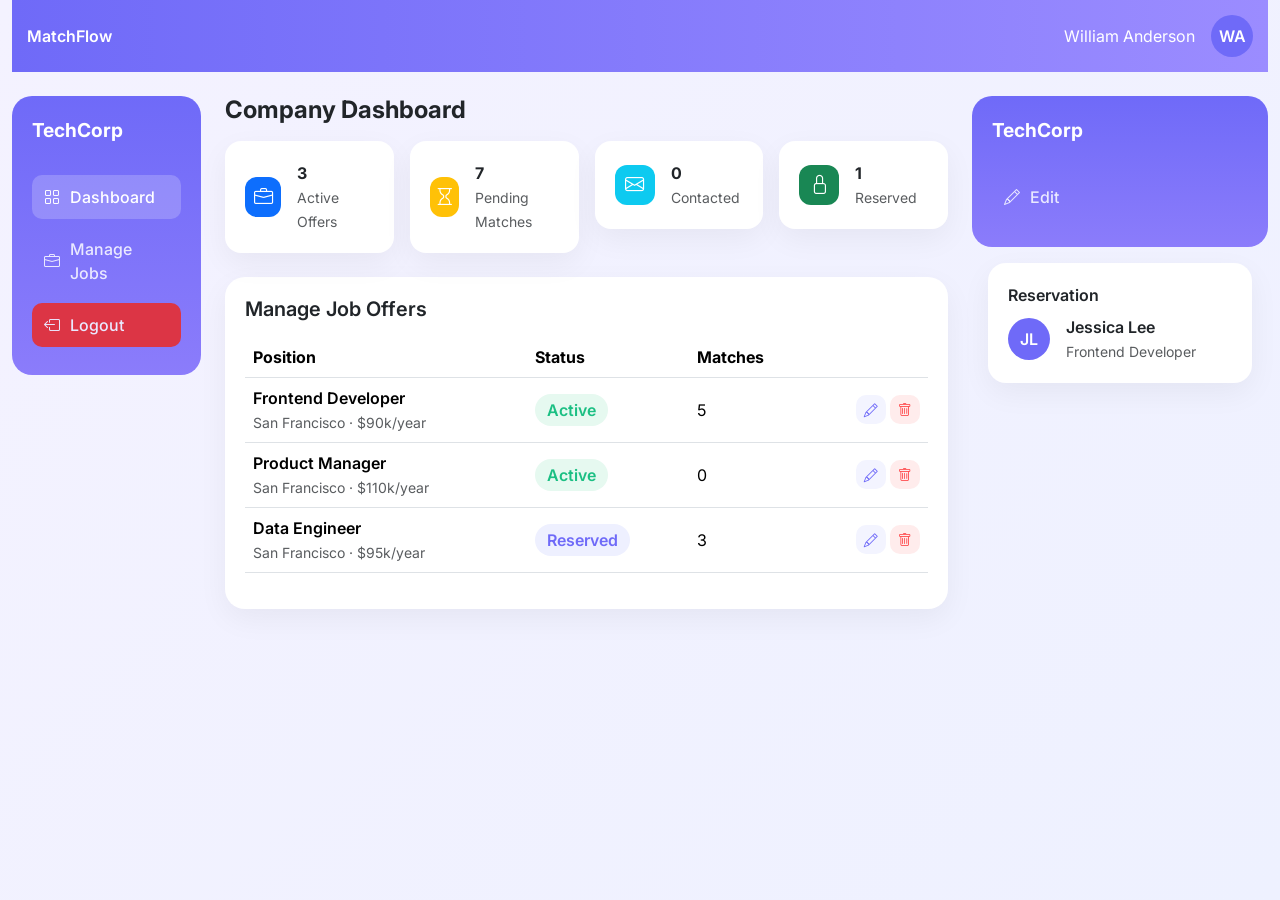
==== index.html @ d648cc62 "feat front-end" ====
<!DOCTYPE html>
<html lang="en">

<head>
    <meta charset="UTF-8" />
    <meta name="viewport" content="width=device-width, initial-scale=1.0" />
    <title>MatchFlow Dashboard</title>

    <!-- Bootstrap 5 -->
    <link rel="stylesheet" href="https://cdn.jsdelivr.net/npm/bootstrap-icons@1.13.1/font/bootstrap-icons.min.css">
    <link href="https://cdn.jsdelivr.net/npm/bootstrap@5.3.3/dist/css/bootstrap.min.css" rel="stylesheet">
    <link href="https://cdn.jsdelivr.net/npm/bootstrap-icons@1.11.3/font/bootstrap-icons.css" rel="stylesheet">
    <link rel="stylesheet" href="styles.css">
    <!-- Google Font -->
    <link href="https://fonts.googleapis.com/css2?family=Inter:wght@300;400;500;600;700&display=swap" rel="stylesheet">
</head>

<body>

    <div class="container-fluid">
        <!-- Top bar -->
        <div class="topbar d-flex justify-content-between align-items-center mb-4">
            <div class="fw-semibold">MatchFlow</div>
            <div class="d-flex align-items-center gap-3">
                <span>William Anderson</span>
                <div class="avatar">WA</div>
            </div>
        </div>

        <div class="row g-4">
            <!-- Sidebar -->
            <div class="col-lg-2">
                <div class="sidebar">
                    <div class="logo">TechCorp</div>
                    <a class="active" href="#"><i class="bi bi-grid"></i> Dashboard</a>
                    <a href="#"><i class="bi bi-briefcase"></i> Manage Jobs</a>
                    <a href="#" class="bg-danger" ><i class="bi bi-box-arrow-left"></i> Logout</a>
                </div>
            </div>

            <!-- Main content -->
            <div class="col-lg-7">
                <h4 class="fw-bold mb-3">Company Dashboard</h4>

                <!-- Stats -->
                <div class="row g-3 mb-4">
                    <div class="col-md-3">
                        <div class="stat-card d-flex align-items-center gap-3">
                            <div class="stat-icon bg-primary"><i class="bi bi-briefcase"></i></div>
                            <div>
                                <div class="fw-bold">3</div>
                                <small class="text-muted">Active Offers</small>
                            </div>
                        </div>
                    </div>
                    <div class="col-md-3">
                        <div class="stat-card d-flex align-items-center gap-3">
                            <div class="stat-icon bg-warning"><i class="bi bi-hourglass"></i></div>
                            <div>
                                <div class="fw-bold">7</div>
                                <small class="text-muted">Pending Matches</small>
                            </div>
                        </div>
                    </div>
                    <div class="col-md-3">
                        <div class="stat-card d-flex align-items-center gap-3">
                            <div class="stat-icon bg-info"><i class="bi bi-envelope"></i></div>
                            <div>
                                <div class="fw-bold">0</div>
                                <small class="text-muted">Contacted</small>
                            </div>
                        </div>
                    </div>
                    <div class="col-md-3">
                        <div class="stat-card d-flex align-items-center gap-3">
                            <div class="stat-icon bg-success"><i class="bi bi-lock"></i></div>
                            <div>
                                <div class="fw-bold">1</div>
                                <small class="text-muted">Reserved</small>
                            </div>
                        </div>
                    </div>
                </div>

                <!-- Table -->
                <div class="card-soft">
                    <h5 class="fw-semibold mb-3">Manage Job Offers</h5>
                    <table class="table align-middle">
                        <thead class="text-muted">
                            <tr>
                                <th>Position</th>
                                <th>Status</th>
                                <th>Matches</th>
                                <th></th>
                            </tr>
                        </thead>
                        <tbody>
                            <tr>
                                <td>
                                    <div class="fw-semibold">Frontend Developer</div>
                                    <small class="text-muted">San Francisco · $90k/year</small>
                                </td>
                                <td><span class="badge-active">Active</span></td>
                                <td>5</td>
                                <td class="text-end">
                                    <button class="btn btn-sm btn-soft"><i class="bi bi-pencil"></i></button>
                                    <button class="btn btn-sm btn-soft-danger"><i class="bi bi-trash"></i></button>
                                </td>
                            </tr>
                            <tr>
                                <td>
                                    <div class="fw-semibold">Product Manager</div>
                                    <small class="text-muted">San Francisco · $110k/year</small>
                                </td>
                                <td><span class="badge-active">Active</span></td>
                                <td>0</td>
                                <td class="text-end">
                                    <button class="btn btn-sm btn-soft"><i class="bi bi-pencil"></i></button>
                                    <button class="btn btn-sm btn-soft-danger"><i class="bi bi-trash"></i></button>
                                </td>
                            </tr>
                            <tr>
                                <td>
                                    <div class="fw-semibold">Data Engineer</div>
                                    <small class="text-muted">San Francisco · $95k/year</small>
                                </td>
                                <td><span class="badge-reserved">Reserved</span></td>
                                <td>3</td>
                                <td class="text-end">
                                    <button class="btn btn-sm btn-soft"><i class="bi bi-pencil"></i></button>
                                    <button class="btn btn-sm btn-soft-danger"><i class="bi bi-trash"></i></button>
                                </td>
                            </tr>
                        </tbody>
                    </table>
                </div>
            </div>

            <!-- Right side -->
            <div class="col-lg-3">

                <div class="sidebar">
                    <div class="logo">TechCorp</div>
                    <a href="#"></i><i class="bi bi-pencil"></i> Edit</a>
                </div>

                <div class="side-card m-3">
                    <div class="fw-semibold mb-2">Reservation</div>
                    <div class="d-flex align-items-center gap-3">
                        <div class="avatar">JL</div>
                        <div>
                            <div class="fw-semibold">Jessica Lee</div>
                            <small class="text-muted">Frontend Developer</small>
                        </div>
                    </div>
                </div>
            </div>
        </div>
    </div>

    <script src="https://cdn.jsdelivr.net/npm/bootstrap@5.3.3/dist/js/bootstrap.bundle.min.js"></script>
</body>

</html>
---- styles.css ----
body {
    font-family: 'Inter', sans-serif;
    background: linear-gradient(135deg, #f4f2ff, #eef1ff);
    min-height: 100vh;
}

/* Sidebar */
.sidebar {
    background: linear-gradient(180deg, #6f6af8, #8b7cfb);
    color: #fff;
    border-radius: 20px;
    padding: 20px;
}

.sidebar .logo {
    font-weight: 700;
    font-size: 1.2rem;
    margin-bottom: 30px;
}

.sidebar a {
    color: #eae9ff;
    text-decoration: none;
    display: flex;
    align-items: center;
    gap: 10px;
    padding: 10px 12px;
    border-radius: 10px;
    margin-bottom: 8px;
    font-weight: 500;
}

.sidebar a.active,
.sidebar a:hover {
    background: rgba(255, 255, 255, 0.2);
    color: #fff;
}

/* Top bar */
.topbar {
    background: linear-gradient(90deg, #6f6af8, #9b8cff);
    padding: 15px ;
    color: #fff;
}

/* Cards */
.stat-card {
    background: #fff;
    border-radius: 16px;
    padding: 20px;
    box-shadow: 0 10px 30px rgba(0, 0, 0, 0.05);
}

.stat-icon {
    width: 40px;
    height: 40px;
    display: flex;
    align-items: center;
    justify-content: center;
    border-radius: 12px;
    font-size: 1.2rem;
    color: #fff;
}

/* Table card */
.card-soft {
    background: #fff;
    border-radius: 20px;
    padding: 20px;
    box-shadow: 0 10px 30px rgba(0, 0, 0, 0.05);
}

.badge-active {
    background: #e6f9f0;
    color: #1bbf83;
    padding: 6px 12px;
    border-radius: 20px;
    font-weight: 600;
}

.badge-reserved {
    background: #eef0ff;
    color: #6f6af8;
    padding: 6px 12px;
    border-radius: 20px;
    font-weight: 600;
}

.btn-soft {
    background: #f3f4ff;
    border: none;
    color: #6f6af8;
    border-radius: 10px;
}

.btn-soft-danger {
    background: #ffecec;
    color: #ff4d4f;
    border-radius: 10px;
    border: none;
}

/* Right column cards */
.profile-card,
.side-card {
    background: #fff;
    border-radius: 18px;
    padding: 20px;
    box-shadow: 0 10px 30px rgba(0, 0, 0, 0.05);
}

.avatar {
    width: 42px;
    height: 42px;
    border-radius: 50%;
    background: #6f6af8;
    display: flex;
    align-items: center;
    justify-content: center;
    color: #fff;
    font-weight: 600;
}
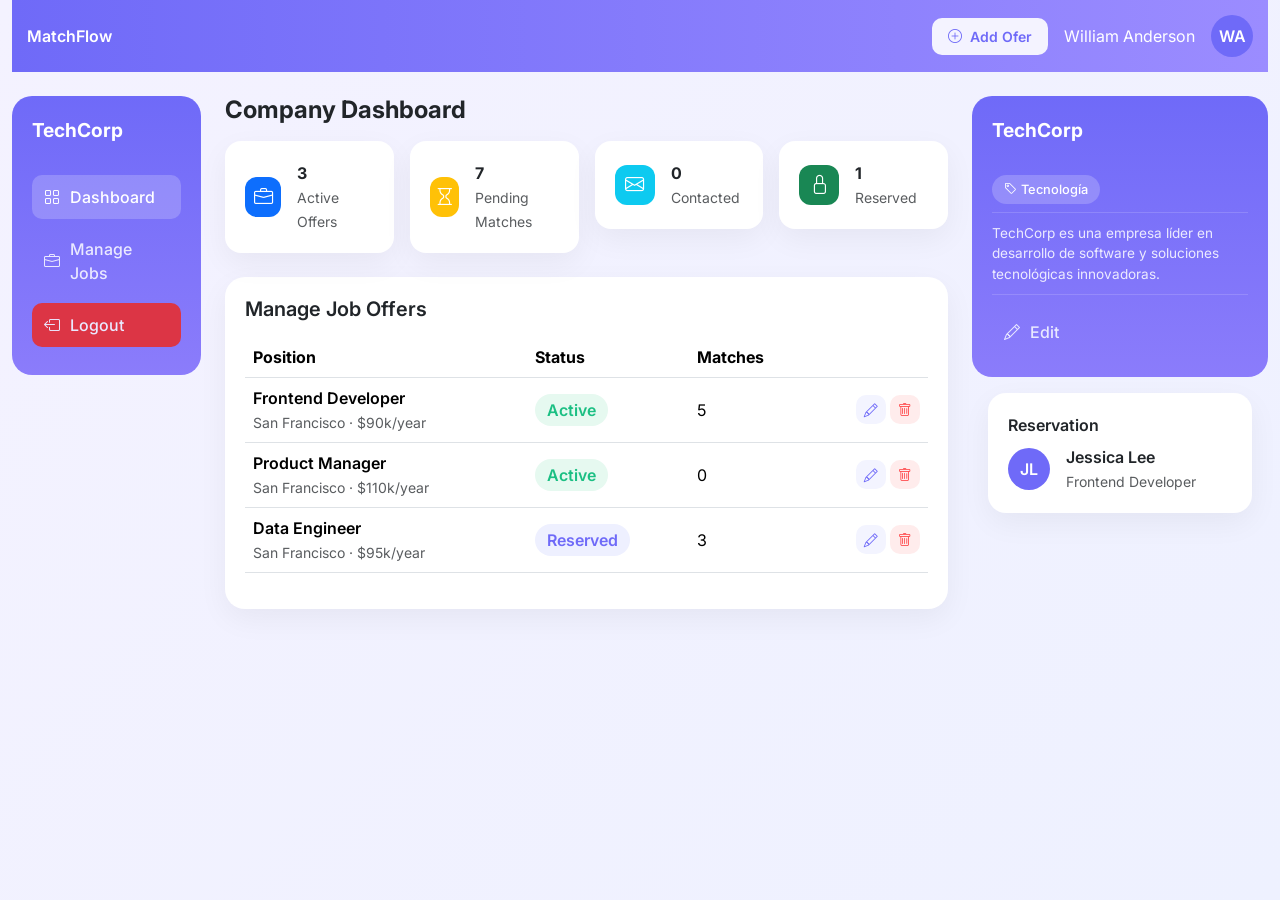
==== commit 85c53316: "update manage jobs section and modals with javascript" ====
--- a/index.html
+++ b/index.html
@@ -22,6 +22,9 @@
         <div class="topbar d-flex justify-content-between align-items-center mb-4">
             <div class="fw-semibold">MatchFlow</div>
             <div class="d-flex align-items-center gap-3">
+                <button class="btn btn-light btn-sm fw-semibold" data-bs-toggle="modal" data-bs-target="#addOfferModal">
+                    <i class="bi bi-plus-circle me-1"></i> Add Ofer
+                </button>
                 <span>William Anderson</span>
                 <div class="avatar">WA</div>
             </div>
@@ -31,10 +34,10 @@
             <!-- Sidebar -->
             <div class="col-lg-2">
                 <div class="sidebar">
-                    <div class="logo">TechCorp</div>
-                    <a class="active" href="#"><i class="bi bi-grid"></i> Dashboard</a>
-                    <a href="#"><i class="bi bi-briefcase"></i> Manage Jobs</a>
-                    <a href="#" class="bg-danger" ><i class="bi bi-box-arrow-left"></i> Logout</a>
+                    <div class="logo" id="sidebarCompanyName">TechCorp</div>
+                    <a class="active" href="index.html"><i class="bi bi-grid"></i> Dashboard</a>
+                    <a href="manage-jobs.html"><i class="bi bi-briefcase"></i> Manage Jobs</a>
+                    <a href="#" class="bg-danger"><i class="bi bi-box-arrow-left"></i> Logout</a>
                 </div>
             </div>
 
@@ -139,9 +142,17 @@
             <!-- Right side -->
             <div class="col-lg-3">
 
-                <div class="sidebar">
-                    <div class="logo">TechCorp</div>
-                    <a href="#"></i><i class="bi bi-pencil"></i> Edit</a>
+                <div class="sidebar company-info-sidebar">
+                    <div class="logo" id="companyNameDisplay">TechCorp</div>
+                    <div class="company-category mb-2">
+                        <span class="badge-category" id="companyCategoryDisplay">
+                            <i class="bi bi-tag me-1"></i>Tecnología
+                        </span>
+                    </div>
+                    <p class="company-description" id="companyDescriptionDisplay">
+                        TechCorp es una empresa líder en desarrollo de software y soluciones tecnológicas innovadoras.
+                    </p>
+                    <a href="#" data-bs-toggle="modal" data-bs-target="#editCompanyModal"><i class="bi bi-pencil"></i> Edit</a>
                 </div>
 
                 <div class="side-card m-3">
@@ -158,7 +169,103 @@
         </div>
     </div>
 
+    <!-- Modal Edit Company -->
+    <div class="modal fade" id="editCompanyModal" tabindex="-1" aria-labelledby="editCompanyModalLabel" aria-hidden="true">
+        <div class="modal-dialog modal-dialog-centered">
+            <div class="modal-content">
+                <div class="modal-header bg-primary text-white">
+                    <h5 class="modal-title" id="editCompanyModalLabel">
+                        <i class="bi bi-building me-2"></i>Editar Compañía
+                    </h5>
+                    <button type="button" class="btn-close btn-close-white" data-bs-dismiss="modal" aria-label="Close"></button>
+                </div>
+                <div class="modal-body">
+                    <form id="editCompanyForm">
+                        <div class="mb-3">
+                            <label for="companyName" class="form-label fw-semibold">Nombre de la Compañía</label>
+                            <input type="text" class="form-control" id="companyName" placeholder="Ej: TechCorp" value="TechCorp" required>
+                        </div>
+                        <div class="mb-3">
+                            <label for="companyCategory" class="form-label fw-semibold">Categoría</label>
+                            <select class="form-select" id="companyCategory" required>
+                                <option value="" disabled>Selecciona una categoría</option>
+                                <option value="technology" selected>Tecnología</option>
+                                <option value="finance">Finanzas</option>
+                                <option value="healthcare">Salud</option>
+                                <option value="education">Educación</option>
+                                <option value="retail">Comercio</option>
+                                <option value="manufacturing">Manufactura</option>
+                                <option value="consulting">Consultoría</option>
+                                <option value="other">Otro</option>
+                            </select>
+                        </div>
+                        <div class="mb-3">
+                            <label for="companyDescription" class="form-label fw-semibold">Descripción</label>
+                            <textarea class="form-control" id="companyDescription" rows="4" placeholder="Describe tu compañía..." required>TechCorp es una empresa líder en desarrollo de software y soluciones tecnológicas innovadoras.</textarea>
+                        </div>
+                    </form>
+                </div>
+                <div class="modal-footer">
+                    <button type="button" class="btn btn-secondary" data-bs-dismiss="modal">Cancelar</button>
+                    <button type="button" class="btn btn-primary" onclick="saveCompany()">
+                        <i class="bi bi-check-lg me-1"></i>Guardar Cambios
+                    </button>
+                </div>
+            </div>
+        </div>
+    </div>
+
+    <!-- Modal Add Offer -->
+    <div class="modal fade" id="addOfferModal" tabindex="-1" aria-labelledby="addOfferModalLabel" aria-hidden="true">
+        <div class="modal-dialog modal-dialog-centered">
+            <div class="modal-content">
+                <div class="modal-header bg-primary text-white">
+                    <h5 class="modal-title" id="addOfferModalLabel">
+                        <i class="bi bi-plus-circle me-2"></i>Nueva Oferta
+                    </h5>
+                    <button type="button" class="btn-close btn-close-white" data-bs-dismiss="modal" aria-label="Close"></button>
+                </div>
+                <div class="modal-body">
+                    <form id="addOfferForm">
+                        <div class="mb-3">
+                            <label for="offerName" class="form-label fw-semibold">Nombre</label>
+                            <input type="text" class="form-control" id="offerName" placeholder="Ej: Frontend Developer" required>
+                        </div>
+                        <div class="mb-3">
+                            <label for="offerDescription" class="form-label fw-semibold">Descripción</label>
+                            <textarea class="form-control" id="offerDescription" rows="3" placeholder="Describe la oferta de trabajo..." required></textarea>
+                        </div>
+                        <div class="mb-3">
+                            <label for="offerRequirements" class="form-label fw-semibold">Requisitos</label>
+                            <textarea class="form-control" id="offerRequirements" rows="3" placeholder="Lista los requisitos del puesto..." required></textarea>
+                        </div>
+                        <div class="mb-3">
+                            <label for="offerCategory" class="form-label fw-semibold">Categoría</label>
+                            <select class="form-select" id="offerCategory" required>
+                                <option value="" selected disabled>Selecciona una categoría</option>
+                                <option value="technology">Tecnología</option>
+                                <option value="design">Diseño</option>
+                                <option value="marketing">Marketing</option>
+                                <option value="sales">Ventas</option>
+                                <option value="hr">Recursos Humanos</option>
+                                <option value="finance">Finanzas</option>
+                                <option value="other">Otro</option>
+                            </select>
+                        </div>
+                    </form>
+                </div>
+                <div class="modal-footer">
+                    <button type="button" class="btn btn-secondary" data-bs-dismiss="modal">Cancelar</button>
+                    <button type="button" class="btn btn-primary" onclick="saveOffer()">
+                        <i class="bi bi-check-lg me-1"></i>Guardar Oferta
+                    </button>
+                </div>
+            </div>
+        </div>
+    </div>
+
     <script src="https://cdn.jsdelivr.net/npm/bootstrap@5.3.3/dist/js/bootstrap.bundle.min.js"></script>
+    <script src="company.js"></script>
 </body>
 
 </html>
--- a/styles.css
+++ b/styles.css
@@ -119,4 +119,260 @@
     justify-content: center;
     color: #fff;
     font-weight: 600;
+}
+
+/* Add Offer Button */
+.topbar .btn-light {
+    background: rgba(255, 255, 255, 0.9);
+    border: none;
+    color: #6f6af8;
+    border-radius: 10px;
+    padding: 8px 16px;
+    transition: all 0.3s ease;
+}
+
+.topbar .btn-light:hover {
+    background: #fff;
+    transform: translateY(-2px);
+    box-shadow: 0 4px 12px rgba(0, 0, 0, 0.15);
+}
+
+/* Modal Styles */
+.modal-content {
+    border: none;
+    border-radius: 20px;
+    overflow: hidden;
+    box-shadow: 0 20px 60px rgba(0, 0, 0, 0.15);
+}
+
+.modal-header.bg-primary {
+    background: linear-gradient(90deg, #6f6af8, #9b8cff) !important;
+    border: none;
+}
+
+.modal-body {
+    padding: 25px;
+}
+
+.modal-footer {
+    border: none;
+    padding: 15px 25px 25px;
+}
+
+.form-control, .form-select {
+    border-radius: 10px;
+    border: 2px solid #eee;
+    padding: 12px 15px;
+    transition: all 0.3s ease;
+}
+
+.form-control:focus, .form-select:focus {
+    border-color: #6f6af8;
+    box-shadow: 0 0 0 3px rgba(111, 106, 248, 0.15);
+}
+
+.modal-footer .btn-primary {
+    background: linear-gradient(90deg, #6f6af8, #9b8cff);
+    border: none;
+    border-radius: 10px;
+    padding: 10px 20px;
+}
+
+.modal-footer .btn-primary:hover {
+    transform: translateY(-2px);
+    box-shadow: 0 4px 12px rgba(111, 106, 248, 0.4);
+}
+
+.modal-footer .btn-secondary {
+    background: #f3f4ff;
+    border: none;
+    color: #6f6af8;
+    border-radius: 10px;
+    padding: 10px 20px;
+}
+
+.modal-footer .btn-secondary:hover {
+    background: #e8e9ff;
+}
+
+/* Company Info Sidebar */
+.company-info-sidebar {
+    padding-bottom: 15px;
+}
+
+.badge-category {
+    background: rgba(255, 255, 255, 0.2);
+    color: #fff;
+    padding: 5px 12px;
+    border-radius: 20px;
+    font-size: 0.8rem;
+    font-weight: 500;
+    display: inline-block;
+}
+
+.company-description {
+    color: rgba(255, 255, 255, 0.85);
+    font-size: 0.85rem;
+    line-height: 1.5;
+    margin-bottom: 15px;
+    padding: 10px 0;
+    border-top: 1px solid rgba(255, 255, 255, 0.15);
+    border-bottom: 1px solid rgba(255, 255, 255, 0.15);
+}
+
+/* Manage Jobs Page Styles */
+
+/* Tabs */
+.nav-tabs {
+    border-bottom: 2px solid #eee;
+}
+
+.nav-tabs .nav-link {
+    border: none;
+    color: #666;
+    font-weight: 500;
+    padding: 12px 20px;
+    border-radius: 10px 10px 0 0;
+    transition: all 0.3s ease;
+}
+
+.nav-tabs .nav-link:hover {
+    color: #6f6af8;
+    background: #f8f8ff;
+}
+
+.nav-tabs .nav-link.active {
+    color: #6f6af8;
+    background: #fff;
+    border-bottom: 3px solid #6f6af8;
+}
+
+/* Badge States */
+.badge-match {
+    background: #e6f9f0;
+    color: #1bbf83;
+    padding: 6px 12px;
+    border-radius: 20px;
+    font-weight: 600;
+    font-size: 0.75rem;
+}
+
+.badge-pending {
+    background: #fff8e6;
+    color: #f5a623;
+    padding: 6px 12px;
+    border-radius: 20px;
+    font-weight: 600;
+    font-size: 0.75rem;
+}
+
+.badge-contacted {
+    background: #e6f3ff;
+    color: #3498db;
+    padding: 6px 12px;
+    border-radius: 20px;
+    font-weight: 600;
+    font-size: 0.75rem;
+}
+
+.badge-rejected {
+    background: #ffecec;
+    color: #ff4d4f;
+    padding: 6px 12px;
+    border-radius: 20px;
+    font-weight: 600;
+    font-size: 0.75rem;
+}
+
+/* Soft Button Variants */
+.btn-soft-success {
+    background: #e6f9f0;
+    color: #1bbf83;
+    border: none;
+    border-radius: 10px;
+}
+
+.btn-soft-success:hover {
+    background: #d0f4e4;
+    color: #159c6a;
+}
+
+/* Match Cards */
+.match-card {
+    background: #fff;
+    border-radius: 16px;
+    padding: 20px;
+    box-shadow: 0 5px 20px rgba(0, 0, 0, 0.05);
+    transition: all 0.3s ease;
+    border: 1px solid #f0f0f0;
+}
+
+.match-card:hover {
+    transform: translateY(-5px);
+    box-shadow: 0 10px 30px rgba(0, 0, 0, 0.1);
+}
+
+.match-header {
+    display: flex;
+    justify-content: space-between;
+    align-items: center;
+}
+
+/* Skill Tags */
+.skill-tag {
+    background: #f3f4ff;
+    color: #6f6af8;
+    padding: 4px 10px;
+    border-radius: 15px;
+    font-size: 0.75rem;
+    font-weight: 500;
+    margin-right: 5px;
+    margin-bottom: 5px;
+    display: inline-block;
+}
+
+/* Avatar Large */
+.avatar-large {
+    width: 80px;
+    height: 80px;
+    border-radius: 50%;
+    background: linear-gradient(135deg, #6f6af8, #9b8cff);
+    display: flex;
+    align-items: center;
+    justify-content: center;
+    color: #fff;
+    font-weight: 700;
+    font-size: 1.5rem;
+}
+
+/* Progress Bar Styles */
+.progress {
+    background: #f0f0f0;
+    border-radius: 10px;
+    overflow: hidden;
+}
+
+.progress-bar {
+    border-radius: 10px;
+}
+
+/* Table Hover Effect */
+#applicantsTable tbody tr {
+    transition: all 0.2s ease;
+}
+
+#applicantsTable tbody tr:hover {
+    background: #f8f9ff;
+}
+
+/* Filter Selects */
+.form-select-sm {
+    border-radius: 10px;
+    border: 2px solid #eee;
+    font-size: 0.85rem;
+}
+
+.form-select-sm:focus {
+    border-color: #6f6af8;
+    box-shadow: 0 0 0 3px rgba(111, 106, 248, 0.15);
 }
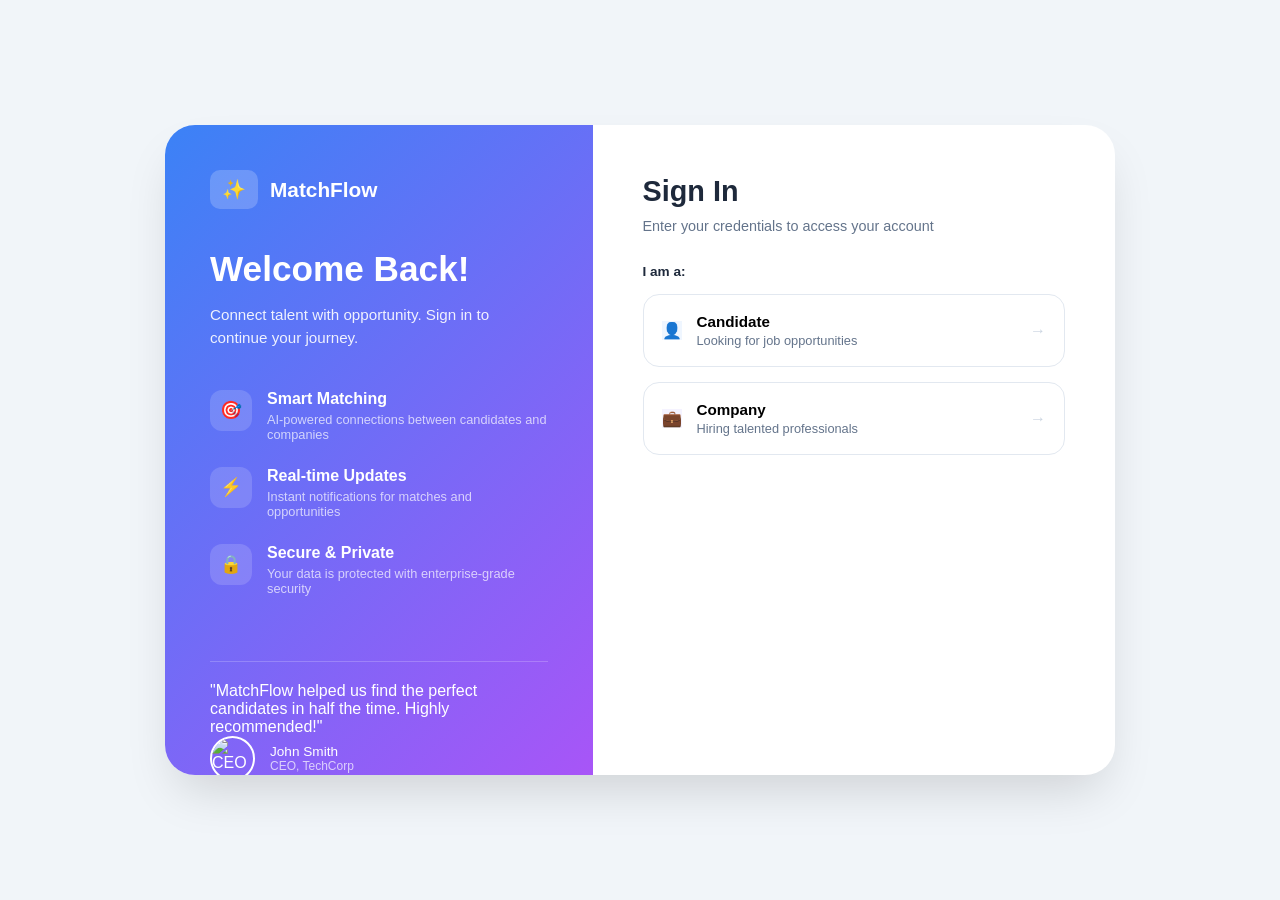
==== commit 2d01a96e: "full authlanding page" ====
--- a/index.html
+++ b/index.html
@@ -1,271 +1,123 @@
+<!-- Landing Page -->
+
 <!DOCTYPE html>
-<html lang="en">
-
+<html lang="es">
 <head>
-    <meta charset="UTF-8" />
-    <meta name="viewport" content="width=device-width, initial-scale=1.0" />
-    <title>MatchFlow Dashboard</title>
-
-    <!-- Bootstrap 5 -->
-    <link rel="stylesheet" href="https://cdn.jsdelivr.net/npm/bootstrap-icons@1.13.1/font/bootstrap-icons.min.css">
-    <link href="https://cdn.jsdelivr.net/npm/bootstrap@5.3.3/dist/css/bootstrap.min.css" rel="stylesheet">
-    <link href="https://cdn.jsdelivr.net/npm/bootstrap-icons@1.11.3/font/bootstrap-icons.css" rel="stylesheet">
-    <link rel="stylesheet" href="styles.css">
-    <!-- Google Font -->
-    <link href="https://fonts.googleapis.com/css2?family=Inter:wght@300;400;500;600;700&display=swap" rel="stylesheet">
+    <meta charset="UTF-8">
+    <meta name="viewport" content="width=device-width, initial-scale=1.0">
+    <title>MatchFlow - Login</title>
+    <link rel="stylesheet" href="./css/landing.css">
 </head>
-
 <body>
-
-    <div class="container-fluid">
-        <!-- Top bar -->
-        <div class="topbar d-flex justify-content-between align-items-center mb-4">
-            <div class="fw-semibold">MatchFlow</div>
-            <div class="d-flex align-items-center gap-3">
-                <button class="btn btn-light btn-sm fw-semibold" data-bs-toggle="modal" data-bs-target="#addOfferModal">
-                    <i class="bi bi-plus-circle me-1"></i> Add Ofer
-                </button>
-                <span>William Anderson</span>
-                <div class="avatar">WA</div>
+    <main class="main-container">
+        <section class="info-side">
+            <div class="brand">
+                <div class="logo-box">✨</div>
+                <span class="brand-name">MatchFlow</span>
             </div>
-        </div>
-
-        <div class="row g-4">
-            <!-- Sidebar -->
-            <div class="col-lg-2">
-                <div class="sidebar">
-                    <div class="logo" id="sidebarCompanyName">TechCorp</div>
-                    <a class="active" href="index.html"><i class="bi bi-grid"></i> Dashboard</a>
-                    <a href="manage-jobs.html"><i class="bi bi-briefcase"></i> Manage Jobs</a>
-                    <a href="#" class="bg-danger"><i class="bi bi-box-arrow-left"></i> Logout</a>
+            
+            <h1>Welcome Back!</h1>
+            <p class="subtitle-info">Connect talent with opportunity. Sign in to continue your journey.</p>
+            
+            <div class="features">
+                <div class="feature-item">
+                    <div class="f-icon red">🎯</div>
+                    <div class="f-text">
+                        <strong>Smart Matching</strong>
+                        <p>AI-powered connections between candidates and companies</p>
+                    </div>
+                </div>
+                <div class="feature-item">
+                    <div class="f-icon yellow">⚡</div>
+                    <div class="f-text">
+                        <strong>Real-time Updates</strong>
+                        <p>Instant notifications for matches and opportunities</p>
+                    </div>
+                </div>
+                <div class="feature-item">
+                    <div class="f-icon blue">🔒</div>
+                    <div class="f-text">
+                        <strong>Secure & Private</strong>
+                        <p>Your data is protected with enterprise-grade security</p>
+                    </div>
                 </div>
             </div>
 
-            <!-- Main content -->
-            <div class="col-lg-7">
-                <h4 class="fw-bold mb-3">Company Dashboard</h4>
-
-                <!-- Stats -->
-                <div class="row g-3 mb-4">
-                    <div class="col-md-3">
-                        <div class="stat-card d-flex align-items-center gap-3">
-                            <div class="stat-icon bg-primary"><i class="bi bi-briefcase"></i></div>
-                            <div>
-                                <div class="fw-bold">3</div>
-                                <small class="text-muted">Active Offers</small>
-                            </div>
-                        </div>
-                    </div>
-                    <div class="col-md-3">
-                        <div class="stat-card d-flex align-items-center gap-3">
-                            <div class="stat-icon bg-warning"><i class="bi bi-hourglass"></i></div>
-                            <div>
-                                <div class="fw-bold">7</div>
-                                <small class="text-muted">Pending Matches</small>
-                            </div>
-                        </div>
-                    </div>
-                    <div class="col-md-3">
-                        <div class="stat-card d-flex align-items-center gap-3">
-                            <div class="stat-icon bg-info"><i class="bi bi-envelope"></i></div>
-                            <div>
-                                <div class="fw-bold">0</div>
-                                <small class="text-muted">Contacted</small>
-                            </div>
-                        </div>
-                    </div>
-                    <div class="col-md-3">
-                        <div class="stat-card d-flex align-items-center gap-3">
-                            <div class="stat-icon bg-success"><i class="bi bi-lock"></i></div>
-                            <div>
-                                <div class="fw-bold">1</div>
-                                <small class="text-muted">Reserved</small>
-                            </div>
-                        </div>
+            <div class="testimonial">
+                <hr class="divider-light">
+                <p>"MatchFlow helped us find the perfect candidates in half the time. Highly recommended!"</p>
+                <div class="ceo-profile">
+                    <img src="https://i.pravatar.cc/100?img=12" alt="CEO" class="avatar">
+                    <div class="ceo-details">
+                        <span class="ceo-name">John Smith</span>
+                        <span class="ceo-role">CEO, TechCorp</span>
                     </div>
                 </div>
+            </div>
+        </section>
 
-                <!-- Table -->
-                <div class="card-soft">
-                    <h5 class="fw-semibold mb-3">Manage Job Offers</h5>
-                    <table class="table align-middle">
-                        <thead class="text-muted">
-                            <tr>
-                                <th>Position</th>
-                                <th>Status</th>
-                                <th>Matches</th>
-                                <th></th>
-                            </tr>
-                        </thead>
-                        <tbody>
-                            <tr>
-                                <td>
-                                    <div class="fw-semibold">Frontend Developer</div>
-                                    <small class="text-muted">San Francisco · $90k/year</small>
-                                </td>
-                                <td><span class="badge-active">Active</span></td>
-                                <td>5</td>
-                                <td class="text-end">
-                                    <button class="btn btn-sm btn-soft"><i class="bi bi-pencil"></i></button>
-                                    <button class="btn btn-sm btn-soft-danger"><i class="bi bi-trash"></i></button>
-                                </td>
-                            </tr>
-                            <tr>
-                                <td>
-                                    <div class="fw-semibold">Product Manager</div>
-                                    <small class="text-muted">San Francisco · $110k/year</small>
-                                </td>
-                                <td><span class="badge-active">Active</span></td>
-                                <td>0</td>
-                                <td class="text-end">
-                                    <button class="btn btn-sm btn-soft"><i class="bi bi-pencil"></i></button>
-                                    <button class="btn btn-sm btn-soft-danger"><i class="bi bi-trash"></i></button>
-                                </td>
-                            </tr>
-                            <tr>
-                                <td>
-                                    <div class="fw-semibold">Data Engineer</div>
-                                    <small class="text-muted">San Francisco · $95k/year</small>
-                                </td>
-                                <td><span class="badge-reserved">Reserved</span></td>
-                                <td>3</td>
-                                <td class="text-end">
-                                    <button class="btn btn-sm btn-soft"><i class="bi bi-pencil"></i></button>
-                                    <button class="btn btn-sm btn-soft-danger"><i class="bi bi-trash"></i></button>
-                                </td>
-                            </tr>
-                        </tbody>
-                    </table>
+        <section class="auth-side">
+            <div id="role-selection" class="auth-content">
+                <h2>Sign In</h2>
+                <p class="auth-desc">Enter your credentials to access your account</p>
+                <label class="label-choice">I am a:</label>
+                
+                <div class="role-card" id="choose-candidate">
+                    <div class="r-icon blue-bg">👤</div>
+                    <div class="r-info">
+                        <h4>Candidate</h4>
+                        <p>Looking for job opportunities</p>
+                    </div>
+                    <span class="r-arrow">→</span>
+                </div>
+
+                <div class="role-card" id="choose-company">
+                    <div class="r-icon purple-bg">💼</div>
+                    <div class="r-info">
+                        <h4>Company</h4>
+                        <p>Hiring talented professionals</p>
+                    </div>
+                    <span class="r-arrow">→</span>
                 </div>
             </div>
 
-            <!-- Right side -->
-            <div class="col-lg-3">
-
-                <div class="sidebar company-info-sidebar">
-                    <div class="logo" id="companyNameDisplay">TechCorp</div>
-                    <div class="company-category mb-2">
-                        <span class="badge-category" id="companyCategoryDisplay">
-                            <i class="bi bi-tag me-1"></i>Tecnología
-                        </span>
-                    </div>
-                    <p class="company-description" id="companyDescriptionDisplay">
-                        TechCorp es una empresa líder en desarrollo de software y soluciones tecnológicas innovadoras.
-                    </p>
-                    <a href="#" data-bs-toggle="modal" data-bs-target="#editCompanyModal"><i class="bi bi-pencil"></i> Edit</a>
+            <div id="login-form" class="auth-content d-none">
+                <h2>Sign In</h2>
+                <div class="active-badge">
+                    <span id="badge-icon">👤</span>
+                    <span id="badge-text">Candidate Login</span>
+                    <a href="#" class="btn-change">Change</a>
                 </div>
 
-                <div class="side-card m-3">
-                    <div class="fw-semibold mb-2">Reservation</div>
-                    <div class="d-flex align-items-center gap-3">
-                        <div class="avatar">JL</div>
-                        <div>
-                            <div class="fw-semibold">Jessica Lee</div>
-                            <small class="text-muted">Frontend Developer</small>
+                <form id="main-form">
+                    <div class="input-group">
+                        <label>Email Address</label>
+                        <input type="email" placeholder="your@email.com" required>
+                    </div>
+                    <div class="input-group">
+                        <label>Password</label>
+                        <div class="pass-wrapper">
+                            <input type="password" placeholder="Enter your password" required>
+                            <span class="toggle-pass">👁️</span>
                         </div>
                     </div>
-                </div>
+                    <div class="form-help">
+                        <label><input type="checkbox"> Remember me</label>
+                        <a href="#">Forgot password?</a>
+                    </div>
+                    <button type="submit" class="btn-submit">Sign In ➔</button>
+                    
+                    <div class="social-divider"><span>Or continue with</span></div>
+                    
+                    <div class="social-btns">
+                        <button type="button" class="s-btn">Google</button>
+                        <button type="button" class="s-btn">Facebook</button>
+                    </div>
+                    <p class="signup-text">Don't have an account? <a href="#">Sign up for free</a></p>
+                </form>
             </div>
-        </div>
-    </div>
-
-    <!-- Modal Edit Company -->
-    <div class="modal fade" id="editCompanyModal" tabindex="-1" aria-labelledby="editCompanyModalLabel" aria-hidden="true">
-        <div class="modal-dialog modal-dialog-centered">
-            <div class="modal-content">
-                <div class="modal-header bg-primary text-white">
-                    <h5 class="modal-title" id="editCompanyModalLabel">
-                        <i class="bi bi-building me-2"></i>Editar Compañía
-                    </h5>
-                    <button type="button" class="btn-close btn-close-white" data-bs-dismiss="modal" aria-label="Close"></button>
-                </div>
-                <div class="modal-body">
-                    <form id="editCompanyForm">
-                        <div class="mb-3">
-                            <label for="companyName" class="form-label fw-semibold">Nombre de la Compañía</label>
-                            <input type="text" class="form-control" id="companyName" placeholder="Ej: TechCorp" value="TechCorp" required>
-                        </div>
-                        <div class="mb-3">
-                            <label for="companyCategory" class="form-label fw-semibold">Categoría</label>
-                            <select class="form-select" id="companyCategory" required>
-                                <option value="" disabled>Selecciona una categoría</option>
-                                <option value="technology" selected>Tecnología</option>
-                                <option value="finance">Finanzas</option>
-                                <option value="healthcare">Salud</option>
-                                <option value="education">Educación</option>
-                                <option value="retail">Comercio</option>
-                                <option value="manufacturing">Manufactura</option>
-                                <option value="consulting">Consultoría</option>
-                                <option value="other">Otro</option>
-                            </select>
-                        </div>
-                        <div class="mb-3">
-                            <label for="companyDescription" class="form-label fw-semibold">Descripción</label>
-                            <textarea class="form-control" id="companyDescription" rows="4" placeholder="Describe tu compañía..." required>TechCorp es una empresa líder en desarrollo de software y soluciones tecnológicas innovadoras.</textarea>
-                        </div>
-                    </form>
-                </div>
-                <div class="modal-footer">
-                    <button type="button" class="btn btn-secondary" data-bs-dismiss="modal">Cancelar</button>
-                    <button type="button" class="btn btn-primary" onclick="saveCompany()">
-                        <i class="bi bi-check-lg me-1"></i>Guardar Cambios
-                    </button>
-                </div>
-            </div>
-        </div>
-    </div>
-
-    <!-- Modal Add Offer -->
-    <div class="modal fade" id="addOfferModal" tabindex="-1" aria-labelledby="addOfferModalLabel" aria-hidden="true">
-        <div class="modal-dialog modal-dialog-centered">
-            <div class="modal-content">
-                <div class="modal-header bg-primary text-white">
-                    <h5 class="modal-title" id="addOfferModalLabel">
-                        <i class="bi bi-plus-circle me-2"></i>Nueva Oferta
-                    </h5>
-                    <button type="button" class="btn-close btn-close-white" data-bs-dismiss="modal" aria-label="Close"></button>
-                </div>
-                <div class="modal-body">
-                    <form id="addOfferForm">
-                        <div class="mb-3">
-                            <label for="offerName" class="form-label fw-semibold">Nombre</label>
-                            <input type="text" class="form-control" id="offerName" placeholder="Ej: Frontend Developer" required>
-                        </div>
-                        <div class="mb-3">
-                            <label for="offerDescription" class="form-label fw-semibold">Descripción</label>
-                            <textarea class="form-control" id="offerDescription" rows="3" placeholder="Describe la oferta de trabajo..." required></textarea>
-                        </div>
-                        <div class="mb-3">
-                            <label for="offerRequirements" class="form-label fw-semibold">Requisitos</label>
-                            <textarea class="form-control" id="offerRequirements" rows="3" placeholder="Lista los requisitos del puesto..." required></textarea>
-                        </div>
-                        <div class="mb-3">
-                            <label for="offerCategory" class="form-label fw-semibold">Categoría</label>
-                            <select class="form-select" id="offerCategory" required>
-                                <option value="" selected disabled>Selecciona una categoría</option>
-                                <option value="technology">Tecnología</option>
-                                <option value="design">Diseño</option>
-                                <option value="marketing">Marketing</option>
-                                <option value="sales">Ventas</option>
-                                <option value="hr">Recursos Humanos</option>
-                                <option value="finance">Finanzas</option>
-                                <option value="other">Otro</option>
-                            </select>
-                        </div>
-                    </form>
-                </div>
-                <div class="modal-footer">
-                    <button type="button" class="btn btn-secondary" data-bs-dismiss="modal">Cancelar</button>
-                    <button type="button" class="btn btn-primary" onclick="saveOffer()">
-                        <i class="bi bi-check-lg me-1"></i>Guardar Oferta
-                    </button>
-                </div>
-            </div>
-        </div>
-    </div>
-
-    <script src="https://cdn.jsdelivr.net/npm/bootstrap@5.3.3/dist/js/bootstrap.bundle.min.js"></script>
-    <script src="company.js"></script>
+        </section>
+    </main>
+    <script src="./js/code.js"></script>
 </body>
-
 </html>
--- a/css/landing.css
+++ b/css/landing.css
@@ -0,0 +1,98 @@
+:root {
+    --primary-gradient: linear-gradient(135deg, #3b82f6 0%, #a855f7 100%);
+    --bg-page: #f1f5f9;
+    --white: #ffffff;
+    --text-dark: #1e293b;
+    --text-light: #64748b;
+    --border-color: #e2e8f0;
+}
+
+* { box-sizing: border-box; margin: 0; padding: 0; font-family: 'Segoe UI', sans-serif; }
+
+body {
+    background-color: var(--bg-page);
+    height: 100vh;
+    display: flex;
+    justify-content: center;
+    align-items: center;
+}
+
+.main-container {
+    display: flex;
+    width: 950px;
+    height: 650px;
+    background: var(--white);
+    border-radius: 30px;
+    box-shadow: 0 25px 50px -12px rgba(0, 0, 0, 0.15);
+    overflow: hidden;
+}
+
+.info-side {
+    width: 45%;
+    background: var(--primary-gradient);
+    color: white;
+    padding: 45px;
+    display: flex;
+    flex-direction: column;
+}
+
+.brand { display: flex; align-items: center; gap: 12px; margin-bottom: 40px; }
+.logo-box { background: rgba(255,255,255,0.2); padding: 8px 12px; border-radius: 10px; font-size: 1.2rem; }
+.brand-name { font-weight: 700; font-size: 1.3rem; }
+
+h1 { font-size: 2.2rem; margin-bottom: 15px; }
+.subtitle-info { opacity: 0.9; line-height: 1.5; font-size: 0.95rem; }
+
+.features { margin: 40px 0; flex-grow: 1; }
+.feature-item { display: flex; gap: 15px; margin-bottom: 25px; align-items: flex-start; }
+.f-icon { background: rgba(255,255,255,0.15); padding: 10px; border-radius: 12px; font-size: 1.1rem; }
+.f-text strong { display: block; margin-bottom: 4px; }
+.f-text p { font-size: 0.8rem; opacity: 0.7; }
+
+.divider-light { border: 0; border-top: 1px solid rgba(255,255,255,0.2); margin-bottom: 20px; }
+.ceo-profile { display: flex; align-items: center; gap: 15px; }
+.avatar { width: 45px; height: 45px; border-radius: 50%; border: 2px solid white; }
+.ceo-details span { display: block; font-size: 0.85rem; }
+.ceo-role { opacity: 0.7; font-size: 0.75rem !important; }
+
+.auth-side { width: 55%; padding: 50px; position: relative; }
+h2 { color: var(--text-dark); margin-bottom: 10px; font-size: 1.8rem; }
+.auth-desc { color: var(--text-light); margin-bottom: 30px; font-size: 0.9rem; }
+
+.label-choice { display: block; font-weight: 600; font-size: 0.85rem; margin-bottom: 15px; color: var(--text-dark); }
+
+.role-card {
+    display: flex;
+    align-items: center;
+    padding: 18px;
+    border: 1px solid var(--border-color);
+    border-radius: 16px;
+    margin-bottom: 15px;
+    cursor: pointer;
+    transition: 0.3s;
+}
+.role-card:hover { border-color: #3b82f6; background: #f8fafc; transform: scale(1.02); }
+
+.blue-bg { background: #eff6ff; color: #3b82f6; }
+.purple-bg { background: #f5f3ff; color: #a855f7; }
+
+.r-info { margin-left: 15px; flex-grow: 1; }
+.r-info h4 { margin-bottom: 3px; font-size: 0.95rem; }
+.r-info p { font-size: 0.8rem; color: var(--text-light); }
+.r-arrow { color: #cbd5e1; }
+
+.active-badge { background: #f1f5f9; padding: 12px; border-radius: 12px; display: flex; gap: 10px; margin-bottom: 25px; align-items: center; font-size: 0.85rem; }
+.btn-change { margin-left: auto; text-decoration: none; color: var(--text-light); font-weight: 600; }
+
+.input-group { margin-bottom: 18px; }
+.input-group label { display: block; font-size: 0.85rem; margin-bottom: 8px; font-weight: 500; }
+.input-group input { width: 100%; padding: 12px; border: 1px solid var(--border-color); border-radius: 10px; outline: none; }
+
+.btn-submit { width: 100%; padding: 14px; background: #2563eb; color: white; border: none; border-radius: 10px; font-weight: 600; cursor: pointer; margin-top: 10px; }
+
+.d-none { display: none; }
+
+@media (max-width: 900px) {
+    .main-container { flex-direction: column; width: 95%; height: auto; }
+    .info-side, .auth-side { width: 100%; }
+}
